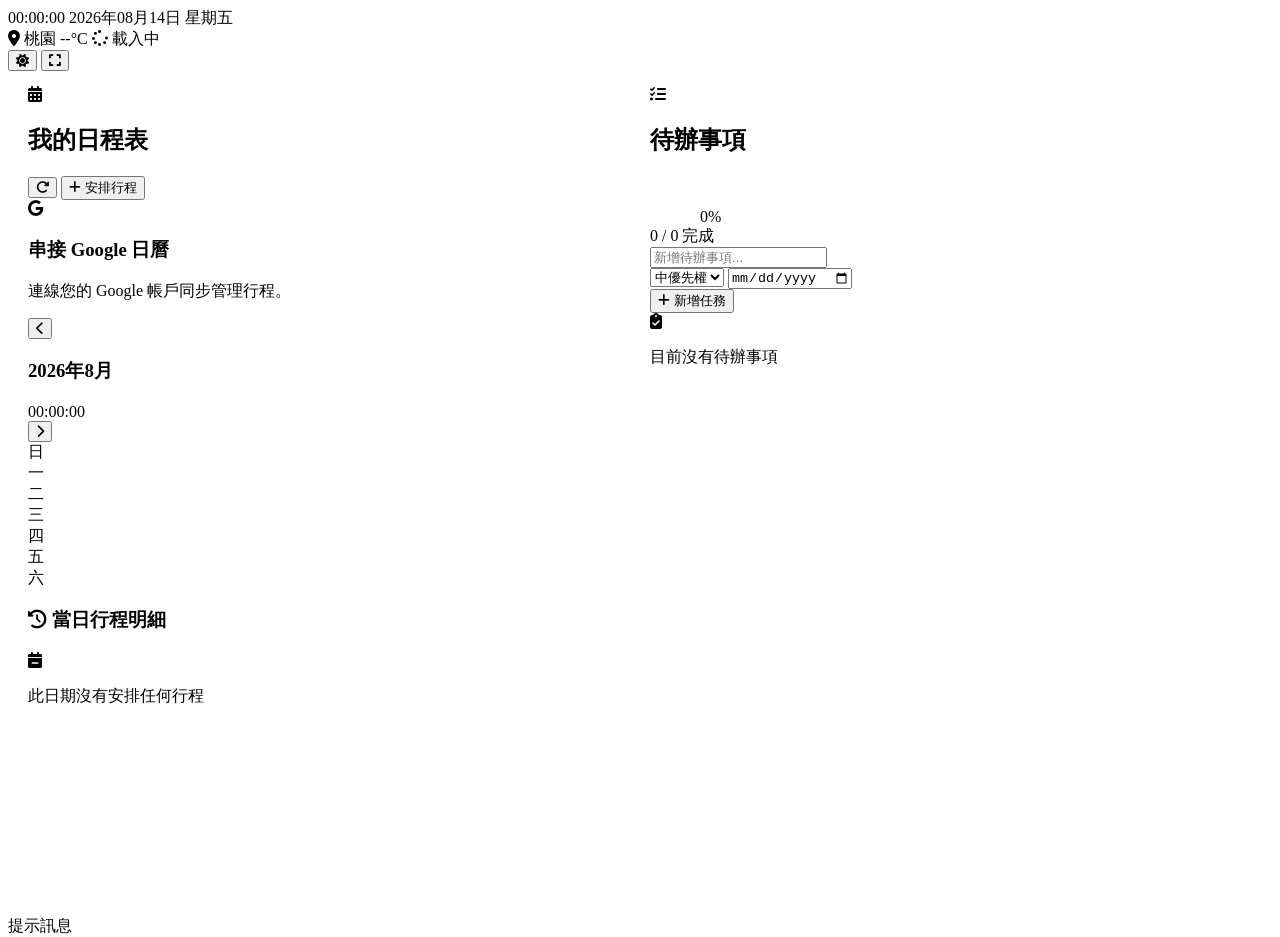
==== static/tablet.html @ 190295ed "fix(tablet): add dedicated tablet dashboard, bypass session expiry on endpoints, and enable 0.0.0.0 " ====
<!DOCTYPE html>
<html lang="zh-TW">
<head>
    <meta charset="UTF-8">
    <meta name="viewport" content="width=device-width, initial-scale=1.0">
    <title>個人智能生活儀表板 - 平板模式</title>
    <!-- Google Fonts -->
    <link rel="preconnect" href="https://fonts.googleapis.com">
    <link rel="preconnect" href="https://fonts.gstatic.com" crossorigin>
    <link href="https://fonts.googleapis.com/css2?family=Inter:wght@300;400;500;600;700&family=Outfit:wght@300;400;500;600;700;800&display=swap" rel="stylesheet">
    <!-- FontAwesome -->
    <link rel="stylesheet" href="https://cdnjs.cloudflare.com/ajax/libs/font-awesome/6.4.0/css/all.min.css">
    <link rel="stylesheet" href="/styles.css?v=30.0">
    <style>
        body {
            overflow: hidden;
            height: 100vh;
        }
        .tablet-grid {
            display: grid;
            grid-template-columns: 1fr 1fr;
            gap: 20px;
            height: calc(100vh - 90px);
            padding: 0 20px 20px 20px;
        }
    </style>
</head>
<body data-theme="dark">
    
    <!-- Background Orbs -->
    <div class="orb-container">
        <div class="orb orb-1"></div>
        <div class="orb orb-2"></div>
        <div class="orb orb-3"></div>
    </div>

    <!-- Header -->
    <header class="dashboard-header" style="margin-bottom: 15px;">
        <div class="header-left">
            <div class="clock-display">
                <span id="clock-time">00:00:00</span>
                <span id="clock-date">2026年08月14日 星期五</span>
            </div>
        </div>
        
        <div class="header-center">
            <div class="weather-display" id="weather-widget">
                <div class="weather-info">
                    <span class="weather-location"><i class="fa-solid fa-location-dot"></i> 桃園</span>
                    <span id="weather-temp">--°C</span>
                    <span id="weather-cond"><i class="fa-solid fa-spinner fa-spin"></i> 載入中</span>
                </div>
            </div>
        </div>
        
        <div class="header-right">
            <button class="btn btn-secondary btn-icon-only" onclick="toggleTheme()" title="切換主題">
                <i class="fa-solid fa-sun" id="theme-icon"></i>
            </button>
            <button class="btn btn-secondary btn-icon-only" id="fullscreen-btn" onclick="toggleFullscreen()" title="切換全螢幕">
                <i class="fa-solid fa-expand"></i>
            </button>
        </div>
    </header>

    <!-- Tablet Grid: Left Calendar, Right Tasks -->
    <main class="tablet-grid">
        
        <!-- Left: Google Calendar -->
        <section class="grid-card calendar-card" style="height: 100%; overflow-y: auto;">
            <div class="card-header">
                <div class="header-title">
                    <i class="fa-solid fa-calendar-days icon-accent-calendar"></i>
                    <h2>我的日程表</h2>
                </div>
                <div class="card-actions">
                    <button class="btn btn-secondary btn-icon-only" onclick="fetchEvents()" title="重新整理">
                        <i class="fa-solid fa-rotate-right"></i>
                    </button>
                    <button class="btn btn-primary" onclick="openAddEventModal()">
                        <i class="fa-solid fa-plus"></i> <span>安排行程</span>
                    </button>
                </div>
            </div>

            <div id="calendar-disconnected-state" class="calendar-disconnected-overlay hidden">
                <div class="disconnected-content">
                    <div class="icon-glow">
                        <i class="fa-brands fa-google"></i>
                    </div>
                    <h3>串接 Google 日曆</h3>
                    <p>連線您的 Google 帳戶同步管理行程。</p>
                </div>
            </div>

            <div id="calendar-connected-state" class="calendar-inner-grid">
                <div class="mini-calendar-container">
                    <div class="mini-calendar-header">
                        <button onclick="changeMonth(-1)"><i class="fa-solid fa-chevron-left"></i></button>
                        <div class="calendar-title-group">
                            <h3 id="mini-calendar-month-year">2026年8月</h3>
                            <span id="mini-calendar-clock" class="mini-calendar-clock hidden">00:00:00</span>
                        </div>
                        <button onclick="changeMonth(1)"><i class="fa-solid fa-chevron-right"></i></button>
                    </div>
                    <div class="mini-calendar-weekdays">
                        <div>日</div><div>一</div><div>二</div><div>三</div><div>四</div><div>五</div><div>六</div>
                    </div>
                    <div id="mini-calendar-days" class="mini-calendar-days">
                        <!-- Dynamic days -->
                    </div>
                </div>
            </div>
            
            <div class="events-timeline" style="margin-top: 15px;">
                <div class="events-timeline-header">
                    <h3><i class="fa-solid fa-clock-rotate-left icon-accent-calendar"></i> 當日行程明細</h3>
                </div>
                <div id="events-list-empty" class="empty-state hidden">
                    <i class="fa-solid fa-calendar-minus empty-icon"></i>
                    <p>此日期沒有安排任何行程</p>
                </div>
                <div id="events-list" class="events-list">
                    <!-- Dynamic events -->
                </div>
            </div>
        </section>

        <!-- Right: To-Do List -->
        <section class="grid-card todo-card" style="height: 100%; display: flex; flex-direction: column;">
            <div class="card-header">
                <div class="header-title">
                    <i class="fa-solid fa-list-check icon-accent-todo"></i>
                    <h2>待辦事項</h2>
                </div>
                <div class="todo-progress-container">
                    <div class="progress-ring-box">
                        <svg class="progress-ring" width="46" height="46">
                            <circle class="progress-ring-bg" stroke="rgba(255,255,255,0.05)" stroke-width="4" fill="transparent" r="18" cx="23" cy="23"/>
                            <circle id="todo-progress-circle" class="progress-ring-bar" stroke="url(#todo-gradient)" stroke-width="4" stroke-dasharray="113" stroke-dashoffset="113" stroke-linecap="round" fill="transparent" r="18" cx="23" cy="23"/>
                        </svg>
                        <span id="todo-progress-percentage" class="progress-text">0%</span>
                    </div>
                    <span id="todo-progress-count" class="todo-progress-label">0 / 0 完成</span>
                </div>
            </div>

            <form id="todo-form" onsubmit="handleAddTodo(event)" class="todo-input-form">
                <div class="todo-input-row">
                    <input type="text" id="todo-input-title" placeholder="新增待辦事項..." required autocomplete="off">
                    <div class="todo-input-meta">
                        <select id="todo-input-priority" class="priority-select">
                            <option value="low">低優先權</option>
                            <option value="medium" selected>中優先權</option>
                            <option value="high">高優先權</option>
                        </select>
                        <input type="date" id="todo-input-date" class="date-select">
                    </div>
                </div>
                <button type="submit" class="btn btn-todo-add">
                    <i class="fa-solid fa-plus"></i> 新增任務
                </button>
            </form>

            <div class="todo-list-container" style="flex: 1; overflow-y: auto;">
                <div id="todo-list-empty" class="empty-state hidden">
                    <i class="fa-solid fa-clipboard-check empty-icon"></i>
                    <p>目前沒有待辦事項</p>
                </div>
                <ul id="todo-list" class="todo-list">
                    <!-- Dynamic items -->
                </ul>
            </div>
        </section>
    </main>

    <!-- Notification Toast -->
    <div id="toast" class="toast-container hidden">
        <span id="toast-message">提示訊息</span>
    </div>

    <script src="/app.js?v=30.0"></script>
</body>
</html>
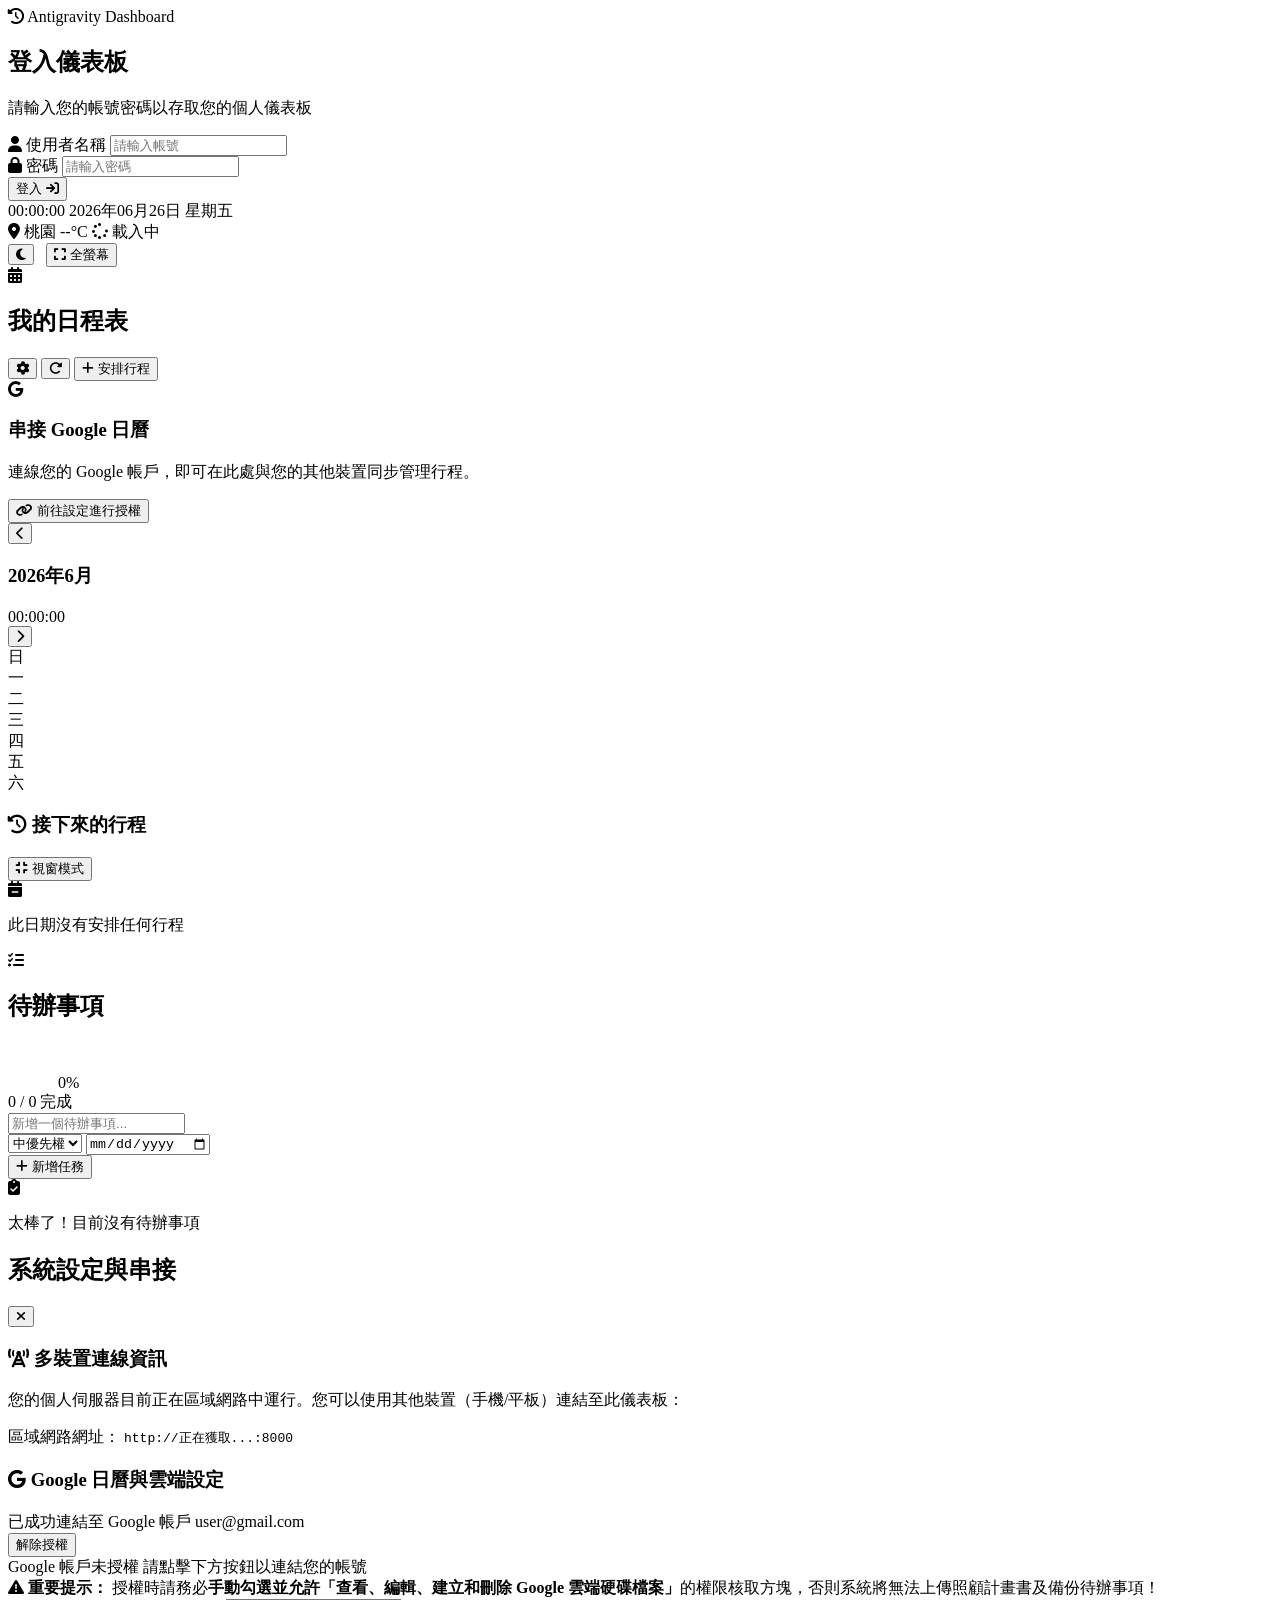
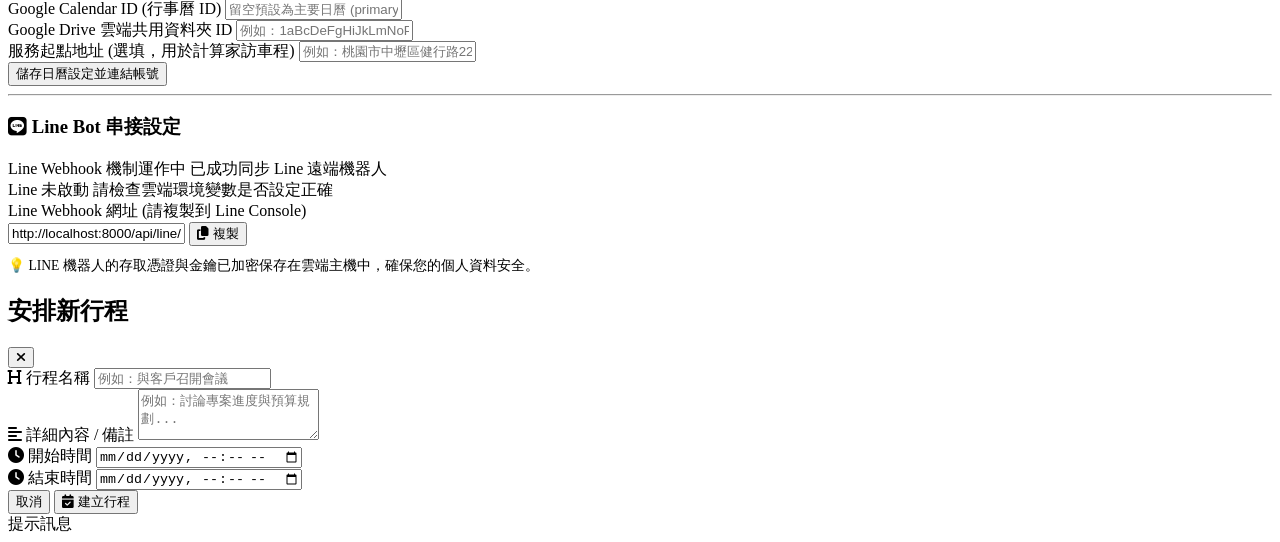
==== commit f1a02311: "fix(signage): restore classic dashboard layout to index.html for desk tablet" ====
--- a/static/tablet.html
+++ b/static/tablet.html
@@ -1,184 +1,418 @@
 <!DOCTYPE html>
 <html lang="zh-TW">
 <head>
+    <script>
+        window.onerror = function(message, source, lineno, colno, error) {
+            var payload = {
+                message: message || '',
+                source: source || '',
+                lineno: lineno || 0,
+                colno: colno || 0,
+                stack: error ? error.stack : ''
+            };
+            fetch('/api/debug/js-error', {
+                method: 'POST',
+                headers: { 'Content-Type': 'application/json' },
+                body: JSON.stringify(payload)
+            }).catch(function(){});
+            return false;
+        };
+    </script>
     <meta charset="UTF-8">
     <meta name="viewport" content="width=device-width, initial-scale=1.0">
-    <title>個人智能生活儀表板 - 平板模式</title>
+    <title>個人智能生活儀表板 - 行事曆 & 待辦事項</title>
     <!-- Google Fonts -->
     <link rel="preconnect" href="https://fonts.googleapis.com">
     <link rel="preconnect" href="https://fonts.gstatic.com" crossorigin>
     <link href="https://fonts.googleapis.com/css2?family=Inter:wght@300;400;500;600;700&family=Outfit:wght@300;400;500;600;700;800&display=swap" rel="stylesheet">
-    <!-- FontAwesome -->
+    <!-- FontAwesome for Icons -->
     <link rel="stylesheet" href="https://cdnjs.cloudflare.com/ajax/libs/font-awesome/6.4.0/css/all.min.css">
-    <link rel="stylesheet" href="/styles.css?v=30.0">
-    <style>
-        body {
-            overflow: hidden;
-            height: 100vh;
-        }
-        .tablet-grid {
-            display: grid;
-            grid-template-columns: 1fr 1fr;
-            gap: 20px;
-            height: calc(100vh - 90px);
-            padding: 0 20px 20px 20px;
-        }
-    </style>
+    <!-- Main Stylesheet -->
+    <link rel="stylesheet" href="/styles.css?v=35.0">
 </head>
-<body data-theme="dark">
+<body>
     
-    <!-- Background Orbs -->
+    <!-- Background Glowing Orbs -->
     <div class="orb-container">
         <div class="orb orb-1"></div>
         <div class="orb orb-2"></div>
         <div class="orb orb-3"></div>
     </div>
 
-    <!-- Header -->
-    <header class="dashboard-header" style="margin-bottom: 15px;">
-        <div class="header-left">
-            <div class="clock-display">
-                <span id="clock-time">00:00:00</span>
-                <span id="clock-date">2026年08月14日 星期五</span>
-            </div>
-        </div>
-        
-        <div class="header-center">
-            <div class="weather-display" id="weather-widget">
-                <div class="weather-info">
-                    <span class="weather-location"><i class="fa-solid fa-location-dot"></i> 桃園</span>
-                    <span id="weather-temp">--°C</span>
-                    <span id="weather-cond"><i class="fa-solid fa-spinner fa-spin"></i> 載入中</span>
-                </div>
-            </div>
-        </div>
-        
-        <div class="header-right">
-            <button class="btn btn-secondary btn-icon-only" onclick="toggleTheme()" title="切換主題">
-                <i class="fa-solid fa-sun" id="theme-icon"></i>
-            </button>
-            <button class="btn btn-secondary btn-icon-only" id="fullscreen-btn" onclick="toggleFullscreen()" title="切換全螢幕">
-                <i class="fa-solid fa-expand"></i>
-            </button>
-        </div>
-    </header>
-
-    <!-- Tablet Grid: Left Calendar, Right Tasks -->
-    <main class="tablet-grid">
-        
-        <!-- Left: Google Calendar -->
-        <section class="grid-card calendar-card" style="height: 100%; overflow-y: auto;">
-            <div class="card-header">
-                <div class="header-title">
-                    <i class="fa-solid fa-calendar-days icon-accent-calendar"></i>
-                    <h2>我的日程表</h2>
-                </div>
-                <div class="card-actions">
-                    <button class="btn btn-secondary btn-icon-only" onclick="fetchEvents()" title="重新整理">
-                        <i class="fa-solid fa-rotate-right"></i>
-                    </button>
-                    <button class="btn btn-primary" onclick="openAddEventModal()">
-                        <i class="fa-solid fa-plus"></i> <span>安排行程</span>
-                    </button>
-                </div>
-            </div>
-
-            <div id="calendar-disconnected-state" class="calendar-disconnected-overlay hidden">
-                <div class="disconnected-content">
-                    <div class="icon-glow">
-                        <i class="fa-brands fa-google"></i>
-                    </div>
-                    <h3>串接 Google 日曆</h3>
-                    <p>連線您的 Google 帳戶同步管理行程。</p>
-                </div>
-            </div>
-
-            <div id="calendar-connected-state" class="calendar-inner-grid">
-                <div class="mini-calendar-container">
-                    <div class="mini-calendar-header">
-                        <button onclick="changeMonth(-1)"><i class="fa-solid fa-chevron-left"></i></button>
-                        <div class="calendar-title-group">
-                            <h3 id="mini-calendar-month-year">2026年8月</h3>
-                            <span id="mini-calendar-clock" class="mini-calendar-clock hidden">00:00:00</span>
-                        </div>
-                        <button onclick="changeMonth(1)"><i class="fa-solid fa-chevron-right"></i></button>
-                    </div>
-                    <div class="mini-calendar-weekdays">
-                        <div>日</div><div>一</div><div>二</div><div>三</div><div>四</div><div>五</div><div>六</div>
-                    </div>
-                    <div id="mini-calendar-days" class="mini-calendar-days">
-                        <!-- Dynamic days -->
-                    </div>
-                </div>
+    <!-- 1. LOGIN / REGISTER VIEW -->
+    <div id="login-view" class="auth-container hidden">
+        <div class="auth-card">
+            <div class="auth-header">
+                <div class="logo">
+                    <i class="fa-solid fa-clock-rotate-left logo-icon"></i>
+                    <span>Antigravity Dashboard</span>
+                </div>
+                <h2 id="auth-title">登入儀表板</h2>
+                <p id="auth-subtitle">請輸入您的帳號密碼以存取您的個人儀表板</p>
             </div>
             
-            <div class="events-timeline" style="margin-top: 15px;">
-                <div class="events-timeline-header">
-                    <h3><i class="fa-solid fa-clock-rotate-left icon-accent-calendar"></i> 當日行程明細</h3>
-                </div>
-                <div id="events-list-empty" class="empty-state hidden">
-                    <i class="fa-solid fa-calendar-minus empty-icon"></i>
-                    <p>此日期沒有安排任何行程</p>
-                </div>
-                <div id="events-list" class="events-list">
-                    <!-- Dynamic events -->
-                </div>
-            </div>
-        </section>
-
-        <!-- Right: To-Do List -->
-        <section class="grid-card todo-card" style="height: 100%; display: flex; flex-direction: column;">
-            <div class="card-header">
-                <div class="header-title">
-                    <i class="fa-solid fa-list-check icon-accent-todo"></i>
-                    <h2>待辦事項</h2>
-                </div>
-                <div class="todo-progress-container">
-                    <div class="progress-ring-box">
-                        <svg class="progress-ring" width="46" height="46">
-                            <circle class="progress-ring-bg" stroke="rgba(255,255,255,0.05)" stroke-width="4" fill="transparent" r="18" cx="23" cy="23"/>
-                            <circle id="todo-progress-circle" class="progress-ring-bar" stroke="url(#todo-gradient)" stroke-width="4" stroke-dasharray="113" stroke-dashoffset="113" stroke-linecap="round" fill="transparent" r="18" cx="23" cy="23"/>
-                        </svg>
-                        <span id="todo-progress-percentage" class="progress-text">0%</span>
-                    </div>
-                    <span id="todo-progress-count" class="todo-progress-label">0 / 0 完成</span>
-                </div>
-            </div>
-
-            <form id="todo-form" onsubmit="handleAddTodo(event)" class="todo-input-form">
-                <div class="todo-input-row">
-                    <input type="text" id="todo-input-title" placeholder="新增待辦事項..." required autocomplete="off">
-                    <div class="todo-input-meta">
-                        <select id="todo-input-priority" class="priority-select">
-                            <option value="low">低優先權</option>
-                            <option value="medium" selected>中優先權</option>
-                            <option value="high">高優先權</option>
-                        </select>
-                        <input type="date" id="todo-input-date" class="date-select">
-                    </div>
-                </div>
-                <button type="submit" class="btn btn-todo-add">
-                    <i class="fa-solid fa-plus"></i> 新增任務
+            <form id="auth-form" onsubmit="handleAuthSubmit(event)">
+                <div class="input-group">
+                    <label for="username"><i class="fa-solid fa-user"></i> 使用者名稱</label>
+                    <input type="text" id="username" required placeholder="請輸入帳號" autocomplete="username">
+                </div>
+                
+                <div class="input-group">
+                    <label for="password"><i class="fa-solid fa-lock"></i> 密碼</label>
+                    <input type="password" id="password" required placeholder="請輸入密碼" autocomplete="current-password">
+                </div>
+                
+                <div id="auth-error" class="error-msg hidden"></div>
+                
+                <button type="submit" id="auth-submit-btn" class="btn btn-primary btn-block">
+                    <span>登入</span> <i class="fa-solid fa-arrow-right-to-bracket"></i>
                 </button>
             </form>
-
-            <div class="todo-list-container" style="flex: 1; overflow-y: auto;">
-                <div id="todo-list-empty" class="empty-state hidden">
-                    <i class="fa-solid fa-clipboard-check empty-icon"></i>
-                    <p>目前沒有待辦事項</p>
-                </div>
-                <ul id="todo-list" class="todo-list">
-                    <!-- Dynamic items -->
-                </ul>
-            </div>
-        </section>
-    </main>
+        </div>
+    </div>
+
+    <!-- 2. MAIN DASHBOARD VIEW -->
+    <div id="dashboard-view" class="dashboard-container">
+        
+        <!-- Header -->
+        <header class="dashboard-header">
+            <div class="header-left">
+                <div class="clock-display">
+                    <span id="clock-time">00:00:00</span>
+                    <span id="clock-date">2026年06月26日 星期五</span>
+                </div>
+            </div>
+            
+            <!-- Real-time Weather Widget -->
+            <div class="header-center">
+                <div class="weather-display" id="weather-widget">
+                    <div class="weather-info">
+                        <span class="weather-location"><i class="fa-solid fa-location-dot"></i> 桃園</span>
+                        <span id="weather-temp">--°C</span>
+                        <span id="weather-cond"><i class="fa-solid fa-spinner fa-spin"></i> 載入中</span>
+                    </div>
+                </div>
+            </div>
+            
+            <div class="header-right">
+                <button class="btn btn-secondary btn-icon-only" onclick="toggleTheme()" title="切換主題" style="margin-right: 8px;">
+                    <i class="fa-solid fa-moon" id="theme-icon"></i>
+                </button>
+                <button class="btn btn-secondary" id="fullscreen-btn" onclick="toggleFullscreen()" title="切換全螢幕">
+                    <i class="fa-solid fa-expand"></i> <span>全螢幕</span>
+                </button>
+            </div>
+        </header>
+
+        <!-- Main Workspace Grid -->
+        <main class="dashboard-grid">
+            
+            <!-- Left Side: Google Calendar Sync -->
+            <section class="grid-card calendar-card">
+                <div class="card-header">
+                    <div class="header-title">
+                        <i class="fa-solid fa-calendar-days icon-accent-calendar"></i>
+                        <h2>我的日程表</h2>
+                    </div>
+                    <div class="card-actions">
+                        <button class="btn btn-secondary btn-icon-only" onclick="openSettingsModal()" title="系統設定">
+                            <i class="fa-solid fa-gear"></i>
+                        </button>
+                        <button class="btn btn-secondary btn-icon-only" onclick="fetchEvents()" title="重新整理">
+                            <i class="fa-solid fa-rotate-right"></i>
+                        </button>
+                        <button class="btn btn-primary" onclick="openAddEventModal()">
+                            <i class="fa-solid fa-plus"></i> <span>安排行程</span>
+                        </button>
+                    </div>
+                </div>
+
+                <!-- Calendar Content -->
+                <div id="calendar-disconnected-state" class="calendar-disconnected-overlay hidden">
+                    <div class="disconnected-content">
+                        <div class="icon-glow">
+                            <i class="fa-brands fa-google"></i>
+                        </div>
+                        <h3>串接 Google 日曆</h3>
+                        <p>連線您的 Google 帳戶，即可在此處與您的其他裝置同步管理行程。</p>
+                        <button class="btn btn-primary" onclick="openSettingsModal()">
+                            <i class="fa-solid fa-link"></i> 前往設定進行授權
+                        </button>
+                    </div>
+                </div>
+
+                <div id="calendar-connected-state" class="calendar-inner-grid">
+                    <!-- Mini Month Calendar -->
+                    <div class="mini-calendar-container">
+                        <div class="mini-calendar-header">
+                            <button onclick="changeMonth(-1)"><i class="fa-solid fa-chevron-left"></i></button>
+                            <div class="calendar-title-group">
+                                <h3 id="mini-calendar-month-year">2026年6月</h3>
+                                <span id="mini-calendar-clock" class="mini-calendar-clock hidden">00:00:00</span>
+                            </div>
+                            <button onclick="changeMonth(1)"><i class="fa-solid fa-chevron-right"></i></button>
+                        </div>
+                        <div class="mini-calendar-weekdays">
+                            <div>日</div><div>一</div><div>二</div><div>三</div><div>四</div><div>五</div><div>六</div>
+                        </div>
+                        <div id="mini-calendar-days" class="mini-calendar-days">
+                            <!-- Dynamic days -->
+                        </div>
+                    </div>
+                </div>
+            </section>
+
+            <!-- Right Side: Vertical Card Split into Upper (Upcoming Events) and Lower (To-Dos) -->
+            <section class="grid-card todo-card split-vertical-card">
+                <!-- Upper Half: 接下來的行程 -->
+                <div class="split-card-section upper-section">
+                    <div class="events-timeline">
+                        <div class="events-timeline-header">
+                            <h3><i class="fa-solid fa-clock-rotate-left icon-accent-calendar"></i> 接下來的行程</h3>
+                            <button class="btn btn-secondary btn-sm" id="fullscreen-btn-inline" onclick="toggleFullscreen()" title="切換全螢幕">
+                                <i class="fa-solid fa-compress"></i> <span>視窗模式</span>
+                            </button>
+                        </div>
+                        <div id="events-list-empty" class="empty-state hidden">
+                            <i class="fa-solid fa-calendar-minus empty-icon"></i>
+                            <p>此日期沒有安排任何行程</p>
+                        </div>
+                        <div id="events-list" class="events-list">
+                            <!-- Dynamic events -->
+                        </div>
+                    </div>
+                </div>
+
+                <div class="split-section-divider"></div>
+
+                <!-- Lower Half: 待辦事項 -->
+                <div class="split-card-section lower-section">
+                    <div class="card-header">
+                        <div class="header-title">
+                            <i class="fa-solid fa-list-check icon-accent-todo"></i>
+                            <h2>待辦事項</h2>
+                        </div>
+                        <div class="todo-progress-container">
+                            <div class="progress-ring-box">
+                                <svg class="progress-ring" width="46" height="46">
+                                    <circle class="progress-ring-bg" stroke="rgba(255,255,255,0.05)" stroke-width="4" fill="transparent" r="18" cx="23" cy="23"/>
+                                    <circle id="todo-progress-circle" class="progress-ring-bar" stroke="url(#todo-gradient)" stroke-width="4" stroke-dasharray="113" stroke-dashoffset="113" stroke-linecap="round" fill="transparent" r="18" cx="23" cy="23"/>
+                                    <defs>
+                                        <linearGradient id="todo-gradient" x1="0%" y1="0%" x2="100%" y2="100%">
+                                            <stop offset="0%" stop-color="#ff8c00" />
+                                            <stop offset="100%" stop-color="#ff007f" />
+                                        </linearGradient>
+                                    </defs>
+                                </svg>
+                                <span id="todo-progress-percentage" class="progress-text">0%</span>
+                            </div>
+                            <span id="todo-progress-count" class="todo-progress-label">0 / 0 完成</span>
+                        </div>
+                    </div>
+
+                <!-- Add Todo Form -->
+                <form id="todo-form" onsubmit="handleAddTodo(event)" class="todo-input-form">
+                    <div class="todo-input-row">
+                        <input type="text" id="todo-input-title" placeholder="新增一個待辦事項..." required autocomplete="off">
+                        
+                        <div class="todo-input-meta">
+                            <select id="todo-input-priority" class="priority-select">
+                                <option value="low">低優先權</option>
+                                <option value="medium" selected>中優先權</option>
+                                <option value="high">高優先權</option>
+                            </select>
+                            
+                            <input type="date" id="todo-input-date" class="date-select">
+                        </div>
+                    </div>
+                    <button type="submit" class="btn btn-todo-add">
+                        <i class="fa-solid fa-plus"></i> 新增任務
+                    </button>
+                </form>
+
+                <!-- Todo Scroll List -->
+                <div class="todo-list-container">
+                    <div id="todo-list-empty" class="empty-state hidden">
+                        <i class="fa-solid fa-clipboard-check empty-icon"></i>
+                        <p>太棒了！目前沒有待辦事項</p>
+                    </div>
+                    <ul id="todo-list" class="todo-list">
+                        <!-- Dynamic items -->
+                    </ul>
+                </div>
+                </div>
+            </section>
+        </main>
+    </div>
+
+    <!-- 3. SETTINGS MODAL -->
+    <div id="settings-modal" class="modal-overlay hidden" onclick="closeSettingsModalOnOverlay(event)">
+        <div class="modal-card settings-card" onclick="event.stopPropagation()">
+            <div class="modal-header">
+                <h2>系統設定與串接</h2>
+                <button class="btn-close" onclick="closeSettingsModal()"><i class="fa-solid fa-xmark"></i></button>
+            </div>
+            
+            <div class="modal-body settings-body">
+                
+                <!-- Access Info Card -->
+                <div class="settings-section info-section">
+                    <h3><i class="fa-solid fa-tower-cell"></i> 多裝置連線資訊</h3>
+                    <p>您的個人伺服器目前正在區域網路中運行。您可以使用其他裝置（手機/平板）連結至此儀表板：</p>
+                    <div class="connection-url-box">
+                        <span class="url-label">區域網路網址：</span>
+                        <code id="local-ip-address">http://正在獲取...:8000</code>
+                    </div>
+                </div>
+
+                <!-- Google Calendar Section -->
+                <div class="settings-section">
+                    <h3><i class="fa-brands fa-google"></i> Google 日曆與雲端設定</h3>
+                    
+                    <div id="google-status-connected" class="api-status-card connected hidden">
+                        <div class="status-indicator-dot"></div>
+                        <div class="status-info">
+                            <span class="status-title">已成功連結至 Google 帳戶</span>
+                            <span id="google-user-email" class="status-desc">user@gmail.com</span>
+                        </div>
+                        <button class="btn btn-danger btn-sm" onclick="disconnectGoogle()">解除授權</button>
+                    </div>
+
+                    <div id="google-status-disconnected" class="api-status-card disconnected">
+                        <div class="status-indicator-dot"></div>
+                        <div class="status-info">
+                            <span class="status-title">Google 帳戶未授權</span>
+                            <span class="status-desc">請點擊下方按鈕以連結您的帳號</span>
+                        </div>
+                    </div>
+
+                    <div class="google-auth-warning-alert">
+                        <i class="fa-solid fa-triangle-exclamation"></i>
+                        <span><strong>重要提示：</strong> 授權時請務必<strong>手動勾選並允許「查看、編輯、建立和刪除 Google 雲端硬碟檔案」</strong>的權限核取方塊，否則系統將無法上傳照顧計畫書及備份待辦事項！</span>
+                    </div>
+
+                    <form id="google-settings-form" onsubmit="handleSaveGoogleSettings(event)" class="settings-form">
+                        <!-- Hidden inputs for client credentials since they are in environment variables -->
+                        <div style="display: none;">
+                            <input type="password" id="google-client-id" value="">
+                            <input type="password" id="google-client-secret" value="">
+                            <textarea id="google-service-account-json"></textarea>
+                        </div>
+
+                        <div class="input-group">
+                            <label for="google-calendar-id">Google Calendar ID (行事曆 ID)</label>
+                            <input type="text" id="google-calendar-id" placeholder="留空預設為主要日曆 (primary)" autocomplete="off">
+                        </div>
+                        <div class="input-group">
+                            <label for="google-drive-folder-id">Google Drive 雲端共用資料夾 ID</label>
+                            <input type="text" id="google-drive-folder-id" placeholder="例如：1aBcDeFgHiJkLmNoPqRsTuVwXyZ" autocomplete="off">
+                        </div>
+                        <div class="input-group">
+                            <label for="google-starting-address">服務起點地址 (選填，用於計算家訪車程)</label>
+                            <input type="text" id="google-starting-address" placeholder="例如：桃園市中壢區健行路229號" autocomplete="off">
+                        </div>
+                        
+                        <div class="settings-action-row">
+                            <button type="submit" class="btn btn-primary">儲存日曆設定並連結帳號</button>
+                        </div>
+                    </form>
+                </div>
+
+                <hr class="settings-divider">
+
+                <!-- Line Bot Section -->
+                <div class="settings-section">
+                    <h3><i class="fa-brands fa-line"></i> Line Bot 串接設定</h3>
+                    
+                    <div id="line-status-connected" class="api-status-card connected hidden">
+                        <div class="status-indicator-dot"></div>
+                        <div class="status-info">
+                            <span class="status-title">Line Webhook 機制運作中</span>
+                            <span class="status-desc">已成功同步 Line 遠端機器人</span>
+                        </div>
+                    </div>
+
+                    <div id="line-status-disconnected" class="api-status-card disconnected hidden">
+                        <div class="status-indicator-dot"></div>
+                        <div class="status-info">
+                            <span class="status-title">Line 未啟動</span>
+                            <span class="status-desc">請檢查雲端環境變數是否設定正確</span>
+                        </div>
+                    </div>
+
+                    <form id="line-settings-form" onsubmit="handleSaveLineSettings(event)" class="settings-form">
+                        <div class="input-group">
+                            <label>Line Webhook 網址 (請複製到 Line Console)</label>
+                            <div class="copy-input-row">
+                                <input type="text" id="line-webhook-url" readonly value="http://localhost:8000/api/line/webhook">
+                                <button type="button" class="btn btn-secondary" onclick="copyWebhookUrl()"><i class="fa-solid fa-copy"></i> 複製</button>
+                            </div>
+                        </div>
+
+                        <!-- Hidden Line credentials since they are permanently managed in Render Environment -->
+                        <div style="display: none;">
+                            <input type="password" id="line-channel-token" value="placeholder">
+                            <input type="password" id="line-channel-secret" value="placeholder">
+                            <input type="password" id="line-user-id" value="placeholder">
+                            <input type="password" id="gemini-api-key" value="placeholder">
+                        </div>
+
+                        <div class="settings-action-row" style="margin-top: 10px;">
+                            <span class="input-helper" style="font-size: 0.85rem; color: var(--text-muted);">
+                                💡 LINE 機器人的存取憑證與金鑰已加密保存在雲端主機中，確保您的個人資料安全。
+                            </span>
+                        </div>
+                    </form>
+                </div>
+
+            </div>
+        </div>
+    </div>
+
+    <!-- 4. ADD CALENDAR EVENT MODAL -->
+    <div id="add-event-modal" class="modal-overlay hidden" onclick="closeAddEventModalOnOverlay(event)">
+        <div class="modal-card event-modal-card" onclick="event.stopPropagation()">
+            <div class="modal-header">
+                <h2>安排新行程</h2>
+                <button class="btn-close" onclick="closeAddEventModal()"><i class="fa-solid fa-xmark"></i></button>
+            </div>
+            <form id="event-form" onsubmit="handleCreateEvent(event)">
+                <div class="modal-body">
+                    <div class="input-group">
+                        <label for="event-summary"><i class="fa-solid fa-heading"></i> 行程名稱</label>
+                        <input type="text" id="event-summary" required placeholder="例如：與客戶召開會議" autocomplete="off">
+                    </div>
+                    
+                    <div class="input-group">
+                        <label for="event-description"><i class="fa-solid fa-align-left"></i> 詳細內容 / 備註</label>
+                        <textarea id="event-description" placeholder="例如：討論專案進度與預算規劃..." rows="3"></textarea>
+                    </div>
+                    
+                    <div class="modal-form-row">
+                        <div class="input-group">
+                            <label for="event-start"><i class="fa-solid fa-clock"></i> 開始時間</label>
+                            <input type="datetime-local" id="event-start" required>
+                        </div>
+                        <div class="input-group">
+                            <label for="event-end"><i class="fa-solid fa-clock"></i> 結束時間</label>
+                            <input type="datetime-local" id="event-end" required>
+                        </div>
+                    </div>
+                </div>
+                <div class="modal-footer">
+                    <button type="button" class="btn btn-secondary" onclick="closeAddEventModal()">取消</button>
+                    <button type="submit" class="btn btn-primary"><i class="fa-solid fa-calendar-check"></i> 建立行程</button>
+                </div>
+            </form>
+        </div>
+    </div>
 
     <!-- Notification Toast -->
     <div id="toast" class="toast-container hidden">
         <span id="toast-message">提示訊息</span>
     </div>
 
-    <script src="/app.js?v=30.0"></script>
+    <!-- Main JS logic -->
+    <script src="/app.js?v=35.0"></script>
 </body>
 </html>
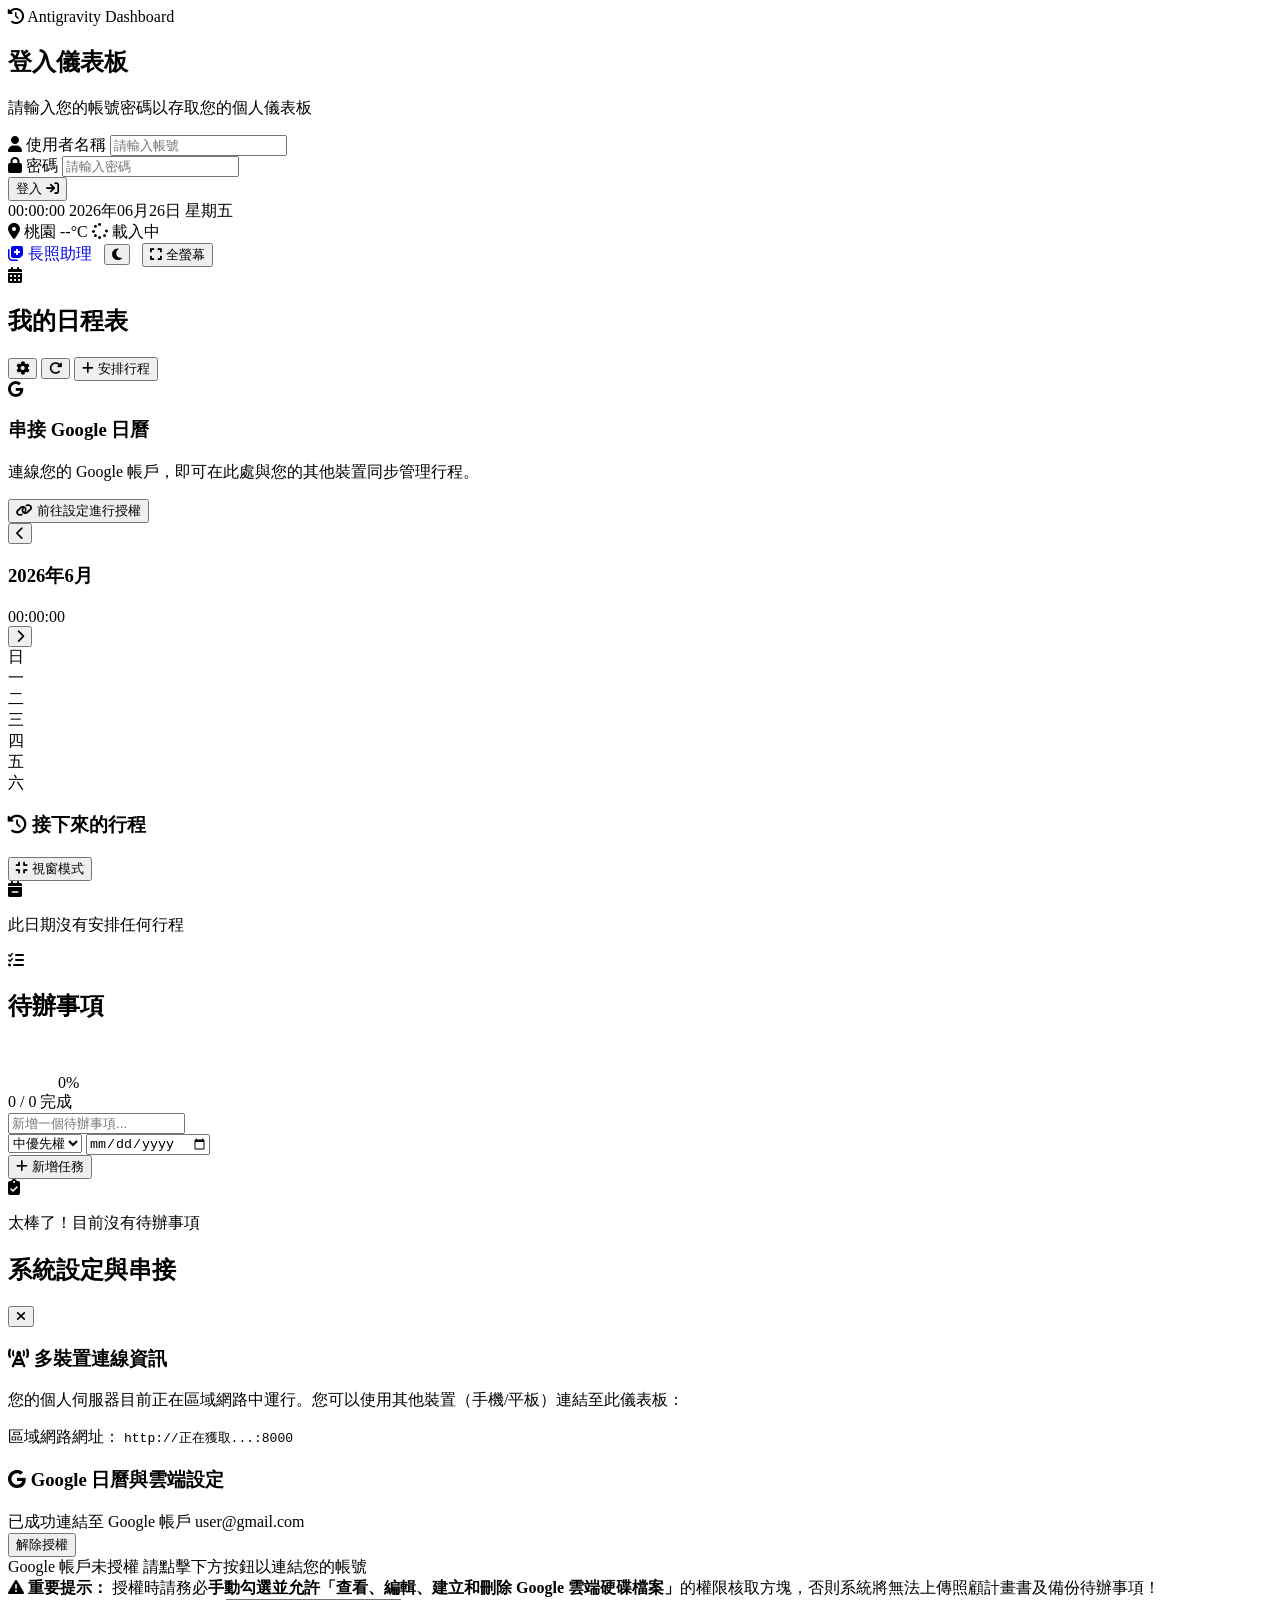
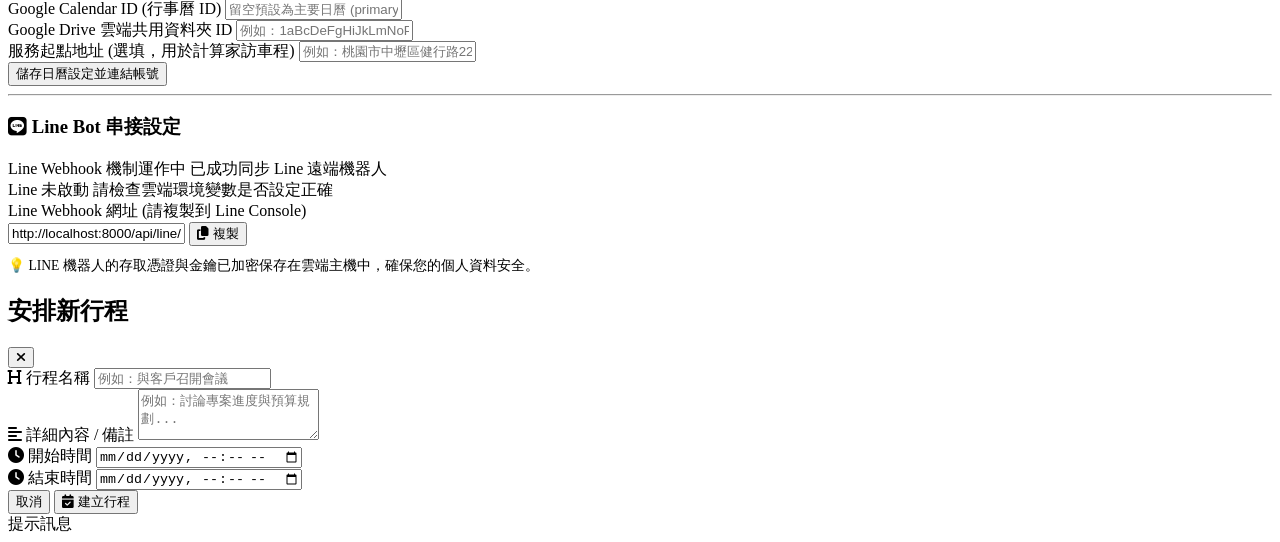
==== commit 8412be92: "fix: restore Long-term Care AI Assistant to index.html and route tablet signage to /tablet" ====
--- a/static/tablet.html
+++ b/static/tablet.html
@@ -20,7 +20,7 @@
     </script>
     <meta charset="UTF-8">
     <meta name="viewport" content="width=device-width, initial-scale=1.0">
-    <title>個人智能生活儀表板 - 行事曆 & 待辦事項</title>
+    <title>行事曆與待辦看板 - 平板模式</title>
     <!-- Google Fonts -->
     <link rel="preconnect" href="https://fonts.googleapis.com">
     <link rel="preconnect" href="https://fonts.gstatic.com" crossorigin>
@@ -28,7 +28,7 @@
     <!-- FontAwesome for Icons -->
     <link rel="stylesheet" href="https://cdnjs.cloudflare.com/ajax/libs/font-awesome/6.4.0/css/all.min.css">
     <!-- Main Stylesheet -->
-    <link rel="stylesheet" href="/styles.css?v=35.0">
+    <link rel="stylesheet" href="/styles.css?v=36.0">
 </head>
 <body>
     
@@ -95,6 +95,9 @@
             </div>
             
             <div class="header-right">
+                <a href="/" class="btn btn-secondary" title="返回長照個案管理助理" style="text-decoration: none; margin-right: 8px;">
+                    <i class="fa-solid fa-notes-medical"></i> <span>長照助理</span>
+                </a>
                 <button class="btn btn-secondary btn-icon-only" onclick="toggleTheme()" title="切換主題" style="margin-right: 8px;">
                     <i class="fa-solid fa-moon" id="theme-icon"></i>
                 </button>
@@ -413,6 +416,6 @@
     </div>
 
     <!-- Main JS logic -->
-    <script src="/app.js?v=35.0"></script>
+    <script src="/app.js?v=36.0"></script>
 </body>
 </html>
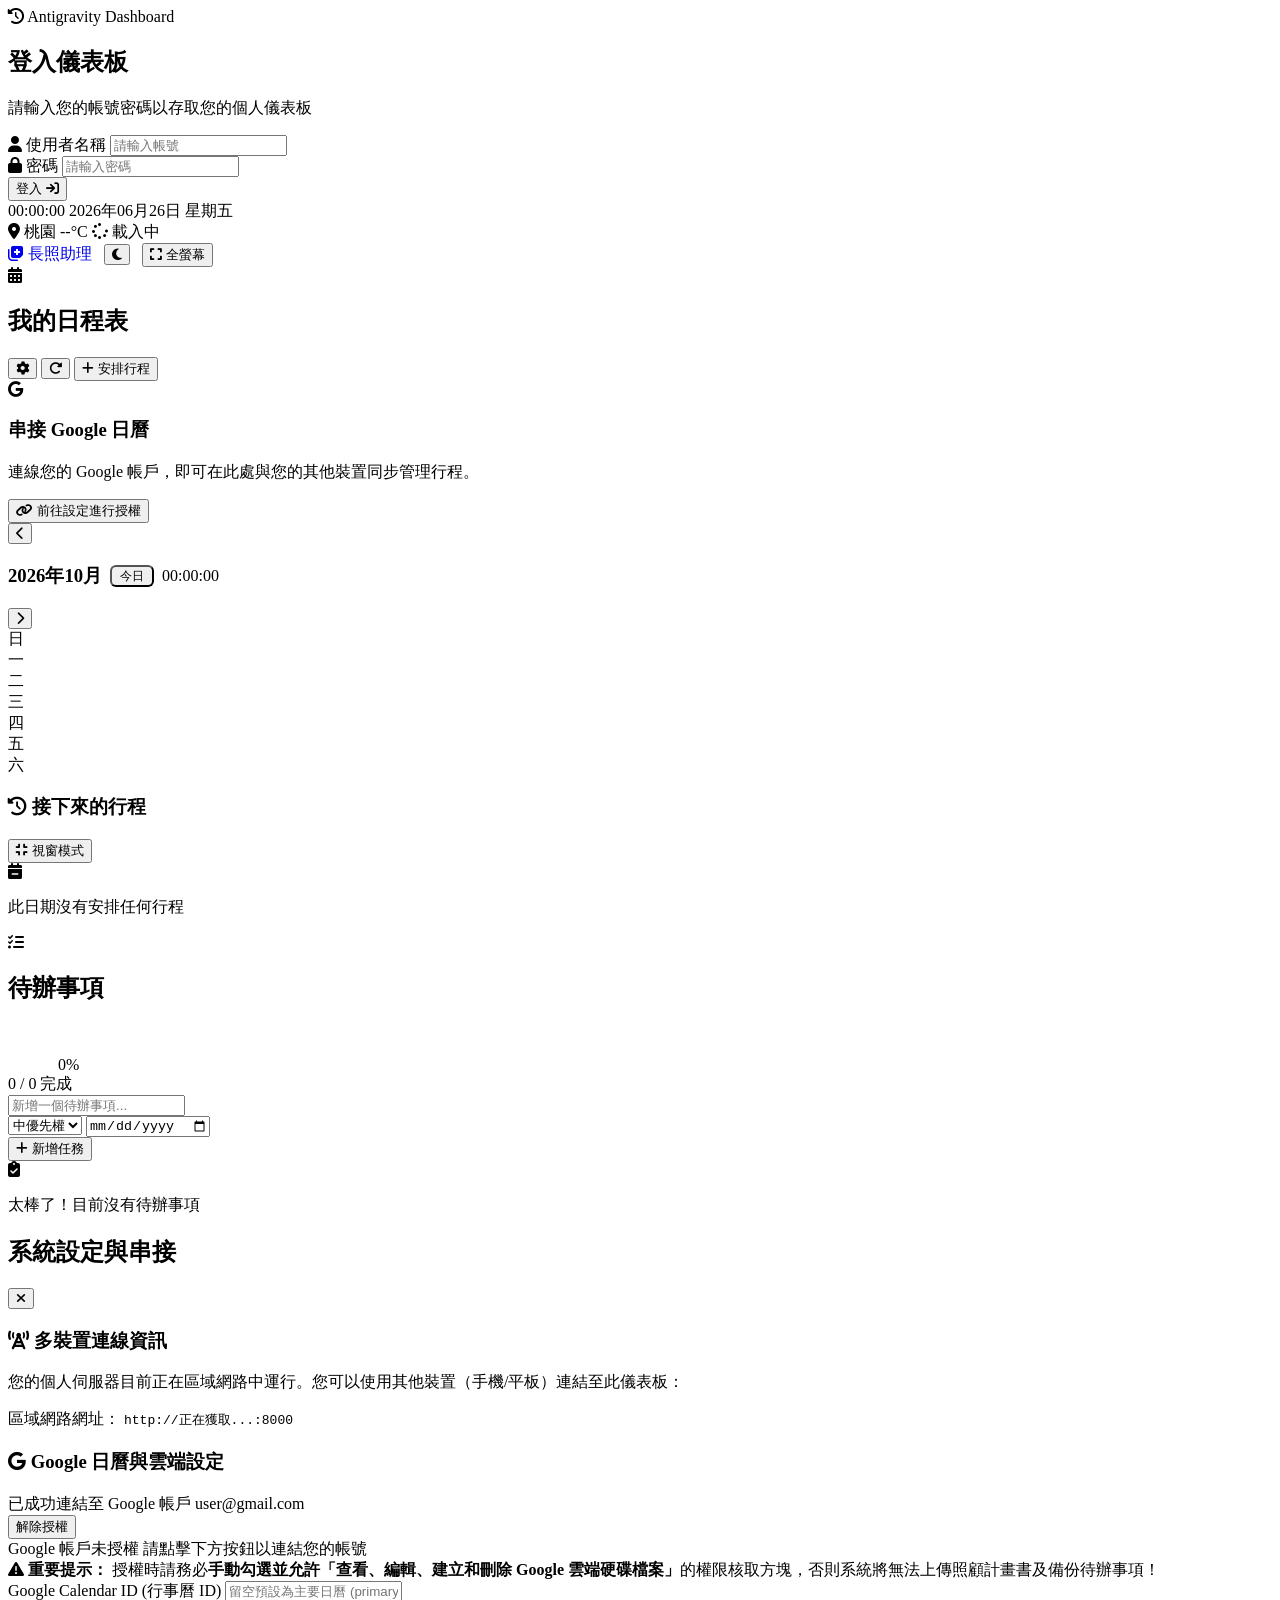
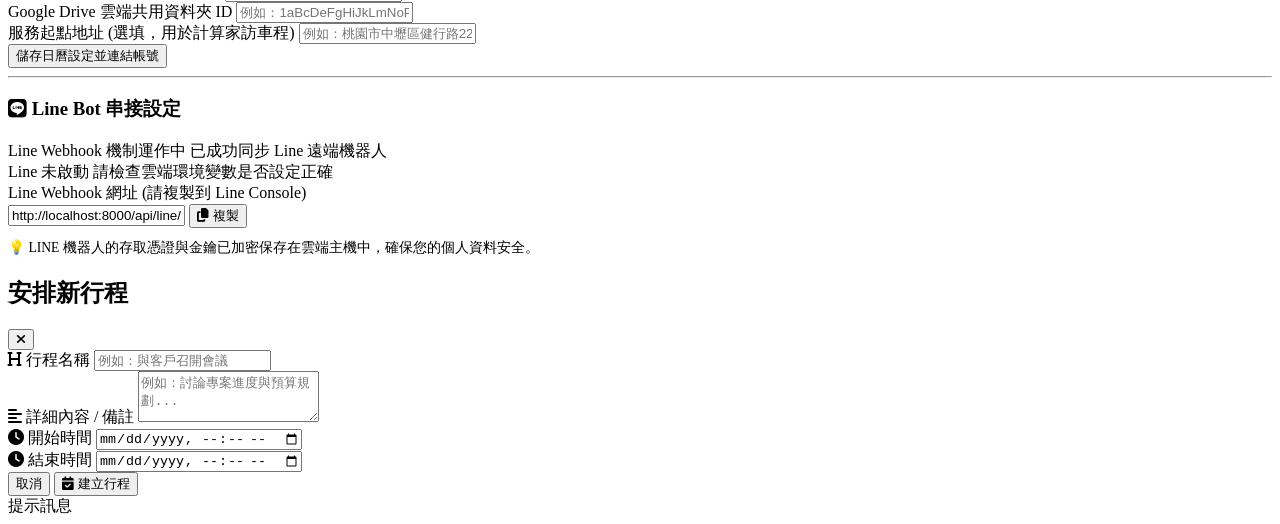
==== commit a515a77c: "feat(calendar): implement auto-month rollover for new day/month with manual navigation and inactivit" ====
--- a/static/tablet.html
+++ b/static/tablet.html
@@ -28,7 +28,7 @@
     <!-- FontAwesome for Icons -->
     <link rel="stylesheet" href="https://cdnjs.cloudflare.com/ajax/libs/font-awesome/6.4.0/css/all.min.css">
     <!-- Main Stylesheet -->
-    <link rel="stylesheet" href="/styles.css?v=36.0">
+    <link rel="stylesheet" href="/styles.css?v=37.0">
 </head>
 <body>
     
@@ -148,12 +148,13 @@
                     <!-- Mini Month Calendar -->
                     <div class="mini-calendar-container">
                         <div class="mini-calendar-header">
-                            <button onclick="changeMonth(-1)"><i class="fa-solid fa-chevron-left"></i></button>
-                            <div class="calendar-title-group">
-                                <h3 id="mini-calendar-month-year">2026年6月</h3>
+                            <button onclick="changeMonth(-1)" title="上一月"><i class="fa-solid fa-chevron-left"></i></button>
+                            <div class="calendar-title-group" style="display: flex; align-items: center; gap: 8px;">
+                                <h3 id="mini-calendar-month-year" onclick="goToToday()" style="cursor: pointer;" title="點擊回到當月/今天">2026年10月</h3>
+                                <button id="btn-calendar-today" class="btn btn-secondary btn-sm hidden" onclick="goToToday()" style="font-size: 0.75rem; padding: 2px 8px; border-radius: 6px; line-height: 1.2;" title="回到今日">今日</button>
                                 <span id="mini-calendar-clock" class="mini-calendar-clock hidden">00:00:00</span>
                             </div>
-                            <button onclick="changeMonth(1)"><i class="fa-solid fa-chevron-right"></i></button>
+                            <button onclick="changeMonth(1)" title="下一月"><i class="fa-solid fa-chevron-right"></i></button>
                         </div>
                         <div class="mini-calendar-weekdays">
                             <div>日</div><div>一</div><div>二</div><div>三</div><div>四</div><div>五</div><div>六</div>
@@ -416,6 +417,6 @@
     </div>
 
     <!-- Main JS logic -->
-    <script src="/app.js?v=36.0"></script>
+    <script src="/app.js?v=37.0"></script>
 </body>
 </html>
